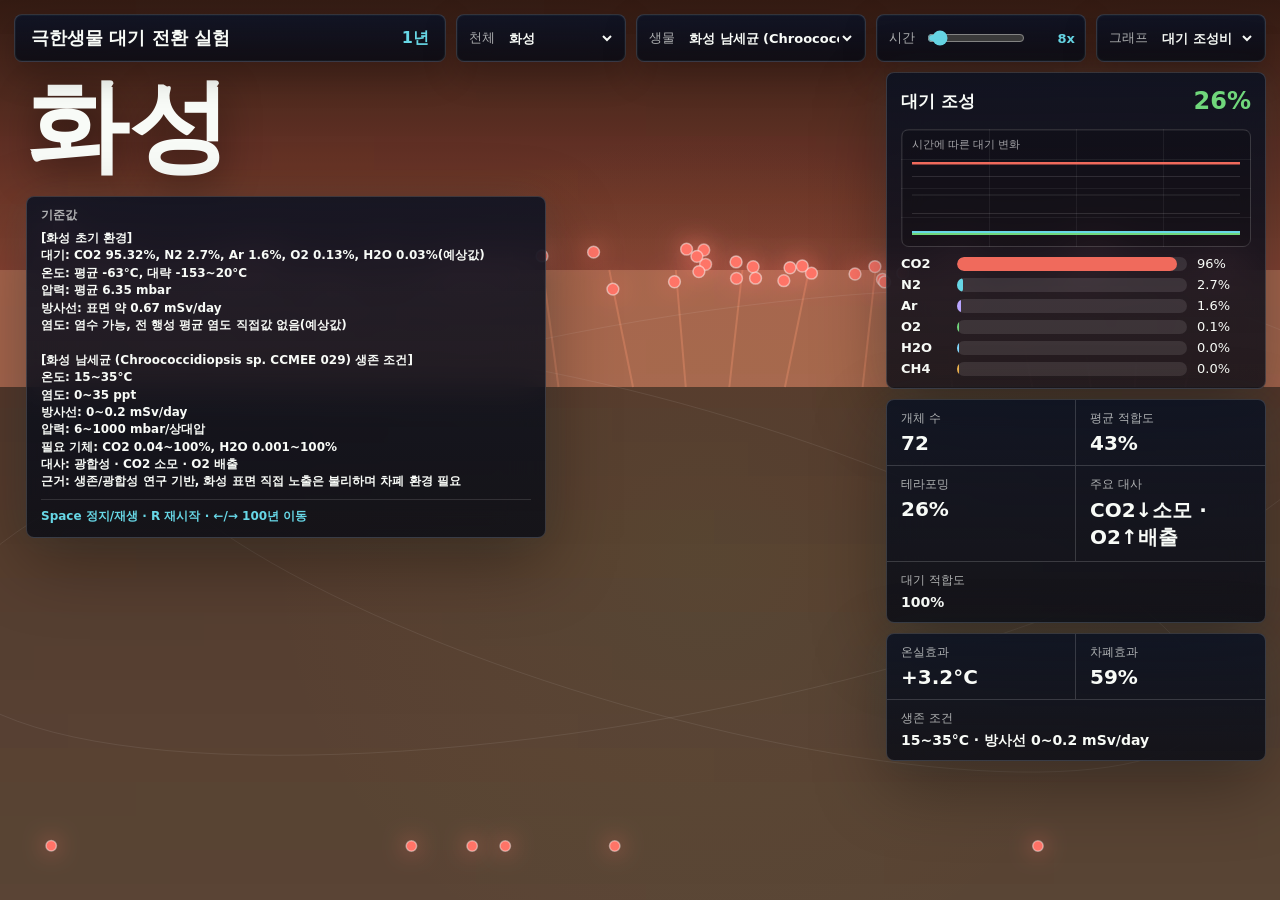
==== index.html @ e4105915 "Replace placeholder biology with sourced species model" ====
<!doctype html>
<html lang="ko">
  <head>
    <meta charset="UTF-8" />
    <meta name="viewport" content="width=device-width, initial-scale=1.0" />
    <title>극한생물 대기 전환 시뮬레이터</title>
    <link rel="stylesheet" href="styles.css?v=science-rebuild-11" />
  </head>
  <body>
    <main class="app">
      <header class="topbar">
        <div class="brand">
          <strong>극한생물 대기 전환 실험</strong>
          <span id="clock">0년</span>
        </div>
        <label class="select-control">
          천체
          <select id="worldSelect"></select>
        </label>
        <label class="select-control">
          생물
          <select id="organismSelect"></select>
        </label>
        <label class="speed-control">
          시간
          <input id="speedRange" type="range" min="0" max="120" value="8" />
          <strong id="speedLabel">8x</strong>
        </label>
        <label class="select-control">
          그래프
          <select id="graphSelect">
            <option value="gas">대기 조성비</option>
            <option value="temp">온도</option>
            <option value="rad">방사선</option>
          </select>
        </label>
      </header>

      <section class="stage" id="stage" aria-label="천체 환경 시뮬레이션">
        <canvas id="field"></canvas>
        <div class="world-name">
          <h1 id="worldName"></h1>
        </div>
        <section class="panel criteria-panel stage-criteria">
          <div class="criteria-title">기준값</div>
          <pre id="criteriaText"></pre>
          <div class="key-hint">Space 정지/재생 · R 재시작 · ←/→ 100년 이동</div>
        </section>
      </section>

      <aside class="hud">
        <section class="panel atmosphere">
          <div class="panel-title">
            <h2>대기 조성</h2>
            <strong id="habitability">0%</strong>
          </div>
          <canvas id="gasChart" aria-label="대기 조성 변화 그래프"></canvas>
          <div id="gasBars" class="gas-bars"></div>
        </section>
        <section class="panel stats">
          <div>
            <span>개체 수</span>
            <strong id="population">0</strong>
          </div>
          <div>
            <span>평균 적합도</span>
            <strong id="fitness">0%</strong>
          </div>
          <div>
            <span>테라포밍</span>
            <strong id="terraform">0%</strong>
          </div>
          <div>
            <span>주요 대사</span>
            <strong id="metabolism">-</strong>
          </div>
          <div>
            <span>대기 적합도</span>
            <strong id="gasFitness">0%</strong>
          </div>
        </section>
        <section class="panel env-readout">
          <div>
            <span>온실효과</span>
            <strong id="greenhouse">+0°C</strong>
          </div>
          <div>
            <span>차폐효과</span>
            <strong id="shielding">0%</strong>
          </div>
          <div>
            <span>생존 조건</span>
            <strong id="conditionRange">-</strong>
          </div>
        </section>
      </aside>
    </main>
    <script src="app.js?v=science-rebuild-11"></script>
  </body>
</html>
---- styles.css ----
:root {
  --bg: #020611;
  --panel: rgba(5, 10, 22, .76);
  --panel-strong: rgba(247, 250, 246, .92);
  --line: rgba(255, 255, 255, .16);
  --text: #f8fbf7;
  --muted: rgba(248, 251, 247, .68);
  --dark: #111712;
  --green: #70d77b;
  --cyan: #67d7e6;
  --amber: #f0b44d;
  --red: #f06a5c;
  font-family: "Segoe UI", "Malgun Gothic", system-ui, sans-serif;
}

* { box-sizing: border-box; }

body {
  margin: 0;
  min-height: 100vh;
  overflow: hidden;
  color: var(--text);
  background:
    radial-gradient(circle at 18% 14%, rgba(103, 215, 230, .16), transparent 24%),
    radial-gradient(circle at 80% 4%, rgba(112, 215, 123, .1), transparent 19%),
    linear-gradient(180deg, #020611 0%, #081222 48%, #020611 100%);
}

button, select {
  font: inherit;
}

.app {
  position: relative;
  min-height: 100vh;
  padding: 14px;
}

.app::before {
  content: "";
  position: fixed;
  inset: 0;
  pointer-events: none;
  background-image:
    radial-gradient(circle, rgba(255,255,255,.72) 0 1px, transparent 1.5px),
    radial-gradient(circle, rgba(103,215,230,.55) 0 1px, transparent 1.5px);
  background-size: 120px 120px, 190px 190px;
  background-position: 12px 18px, 80px 64px;
  opacity: .24;
  z-index: 1;
}

.topbar {
  position: relative;
  z-index: 5;
  display: grid;
  grid-template-columns: 1fr 170px 230px 210px 170px;
  gap: 10px;
  align-items: center;
}

.brand, .topbar label, .topbar button {
  min-height: 48px;
  border: 1px solid var(--line);
  border-radius: 8px;
  background: linear-gradient(180deg, rgba(12, 19, 38, .88), rgba(3, 8, 19, .78));
  backdrop-filter: blur(18px);
  box-shadow: inset 0 0 0 1px rgba(103, 215, 230, .05), 0 12px 34px rgba(0, 0, 0, .24);
}

.brand {
  display: flex;
  align-items: center;
  justify-content: space-between;
  padding: 0 16px;
}

.brand strong {
  font-size: 18px;
}

.brand span {
  color: var(--cyan);
  font-weight: 800;
}

.topbar label {
  display: grid;
  grid-template-columns: auto 1fr;
  gap: 10px;
  align-items: center;
  padding: 0 10px 0 12px;
  color: var(--muted);
  font-size: 13px;
}

.speed-control {
  grid-template-columns: auto 1fr 42px !important;
}

.speed-control strong {
  color: var(--cyan);
  text-align: right;
}

input[type="range"] {
  width: 100%;
  accent-color: var(--cyan);
}

select {
  min-width: 0;
  border: 0;
  outline: 0;
  color: var(--text);
  background: transparent;
  font-weight: 800;
}

select option {
  color: #111;
}

.topbar button {
  border-color: rgba(112, 215, 123, .45);
  color: var(--text);
  cursor: pointer;
}

.topbar button.paused {
  border-color: rgba(240, 180, 77, .62);
  color: var(--amber);
}

.stage {
  position: absolute;
  inset: 0;
  overflow: hidden;
  z-index: 2;
}

canvas {
  display: block;
  width: 100%;
  height: 100%;
}

.world-name {
  position: absolute;
  left: 26px;
  top: 82px;
  z-index: 3;
  max-width: 560px;
  pointer-events: none;
}

.world-name h1 {
  margin: 0;
  font-size: clamp(46px, 8vw, 112px);
  line-height: .86;
  letter-spacing: 0;
  text-shadow: 0 10px 40px rgba(0, 0, 0, .48);
}

.world-name p {
  width: fit-content;
  max-width: 460px;
  margin: 18px 0 0;
  padding: 10px 12px;
  border: 1px solid var(--line);
  border-radius: 8px;
  color: var(--text);
  background: rgba(0, 0, 0, .35);
  line-height: 1.45;
}

.stage-criteria {
  position: absolute;
  left: 26px;
  top: 196px;
  z-index: 8;
  width: min(520px, calc(100vw - 440px));
  pointer-events: none;
}

.hud {
  position: absolute;
  z-index: 6;
  right: 14px;
  top: 72px;
  width: min(380px, calc(100vw - 28px));
  display: grid;
  gap: 10px;
}

.panel {
  border: 1px solid var(--line);
  border-radius: 8px;
  background: linear-gradient(180deg, rgba(9, 17, 34, .86), rgba(3, 8, 19, .78));
  backdrop-filter: blur(18px);
  box-shadow: 0 24px 70px rgba(0, 0, 0, .34), 0 0 38px rgba(103, 215, 230, .06);
}

.panel-title {
  display: flex;
  align-items: center;
  justify-content: space-between;
  padding: 14px 14px 4px;
}

.panel-title h2 {
  margin: 0;
  font-size: 17px;
}

.panel-title strong {
  color: var(--green);
  font-size: 24px;
}

.gas-bars {
  display: grid;
  gap: 6px;
  padding: 9px 14px 12px;
}

#gasChart {
  width: calc(100% - 28px);
  height: 118px;
  margin: 10px 14px 0;
  border: 1px solid rgba(255, 255, 255, .12);
  border-radius: 8px;
  background:
    linear-gradient(rgba(255,255,255,.06) 1px, transparent 1px),
    linear-gradient(90deg, rgba(255,255,255,.06) 1px, transparent 1px),
    rgba(0, 0, 0, .18);
  background-size: 100% 25%, 25% 100%, auto;
}

.gas-row {
  display: grid;
  grid-template-columns: 46px 1fr 54px;
  gap: 10px;
  align-items: center;
  font-size: 13px;
}

.gas-track {
  height: 14px;
  border-radius: 99px;
  background: rgba(255, 255, 255, .1);
  overflow: hidden;
}

.gas-fill {
  height: 100%;
  width: 0;
  border-radius: inherit;
  transition: width .35s linear;
}

.stats, .env-readout {
  display: grid;
  grid-template-columns: 1fr 1fr;
}

.stats div, .env-readout div {
  min-height: 56px;
  padding: 10px 14px;
  border-top: 1px solid var(--line);
}

.stats div:nth-child(-n+2), .env-readout div:first-child, .env-readout div:nth-child(2) {
  border-top: 0;
}

.stats div:nth-child(odd), .env-readout div:nth-child(odd) {
  border-right: 1px solid var(--line);
}

.stats div:nth-child(5) {
  grid-column: 1 / -1;
  border-right: 0;
}

.env-readout div:last-child {
  grid-column: 1 / -1;
  border-right: 0;
}

.stats span, .env-readout span {
  display: block;
  color: var(--muted);
  font-size: 12px;
}

.stats strong, .env-readout strong {
  display: block;
  margin-top: 4px;
  font-size: 20px;
}

.stats div:last-child strong, .env-readout div:last-child strong {
  font-size: 14px;
  line-height: 1.35;
}

.criteria-panel {
  padding: 10px 14px 12px;
}

.criteria-title {
  color: var(--muted);
  font-size: 12px;
  font-weight: 800;
  margin-bottom: 6px;
}

#criteriaText {
  margin: 0;
  white-space: pre-wrap;
  color: var(--text);
  font: 700 12px/1.45 "Segoe UI", "Malgun Gothic", system-ui, sans-serif;
}

.key-hint {
  margin-top: 8px;
  padding-top: 8px;
  border-top: 1px solid rgba(255, 255, 255, .12);
  color: var(--cyan);
  font-size: 12px;
  font-weight: 800;
}

@media (max-width: 900px) {
  body {
    overflow: auto;
  }

  .app {
    min-height: 980px;
  }

  .topbar {
    grid-template-columns: 1fr 1fr;
  }

  .brand {
    grid-column: 1 / -1;
  }

  .speed-control {
    grid-column: 1 / -1;
  }

  .hud {
    left: 14px;
    right: 14px;
    top: auto;
    bottom: 18px;
    width: auto;
  }

  .world-name {
    top: 248px;
  }

  .world-name h1 {
    font-size: 38px;
    line-height: .9;
  }

  .world-name p {
    max-width: calc(100vw - 52px);
  }

  .stage-criteria {
    left: 14px;
    top: 322px;
    width: calc(100vw - 28px);
  }

}
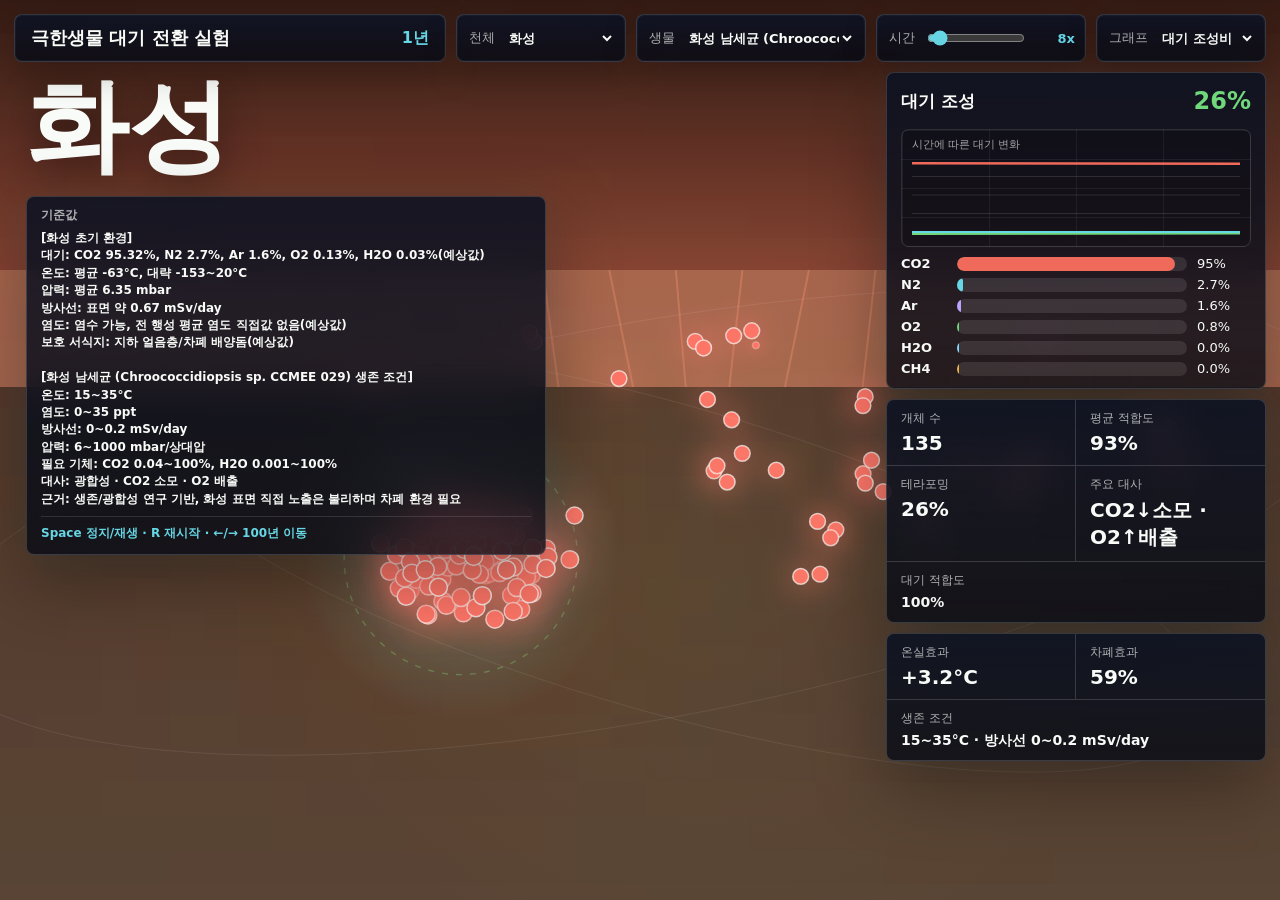
==== commit 3956d46b: "Add protected habitat migration model" ====
--- a/index.html
+++ b/index.html
@@ -4,7 +4,7 @@
     <meta charset="UTF-8" />
     <meta name="viewport" content="width=device-width, initial-scale=1.0" />
     <title>극한생물 대기 전환 시뮬레이터</title>
-    <link rel="stylesheet" href="styles.css?v=science-rebuild-11" />
+    <link rel="stylesheet" href="styles.css?v=refuge-migration-12" />
   </head>
   <body>
     <main class="app">
@@ -95,6 +95,6 @@
         </section>
       </aside>
     </main>
-    <script src="app.js?v=science-rebuild-11"></script>
+    <script src="app.js?v=refuge-migration-12"></script>
   </body>
 </html>
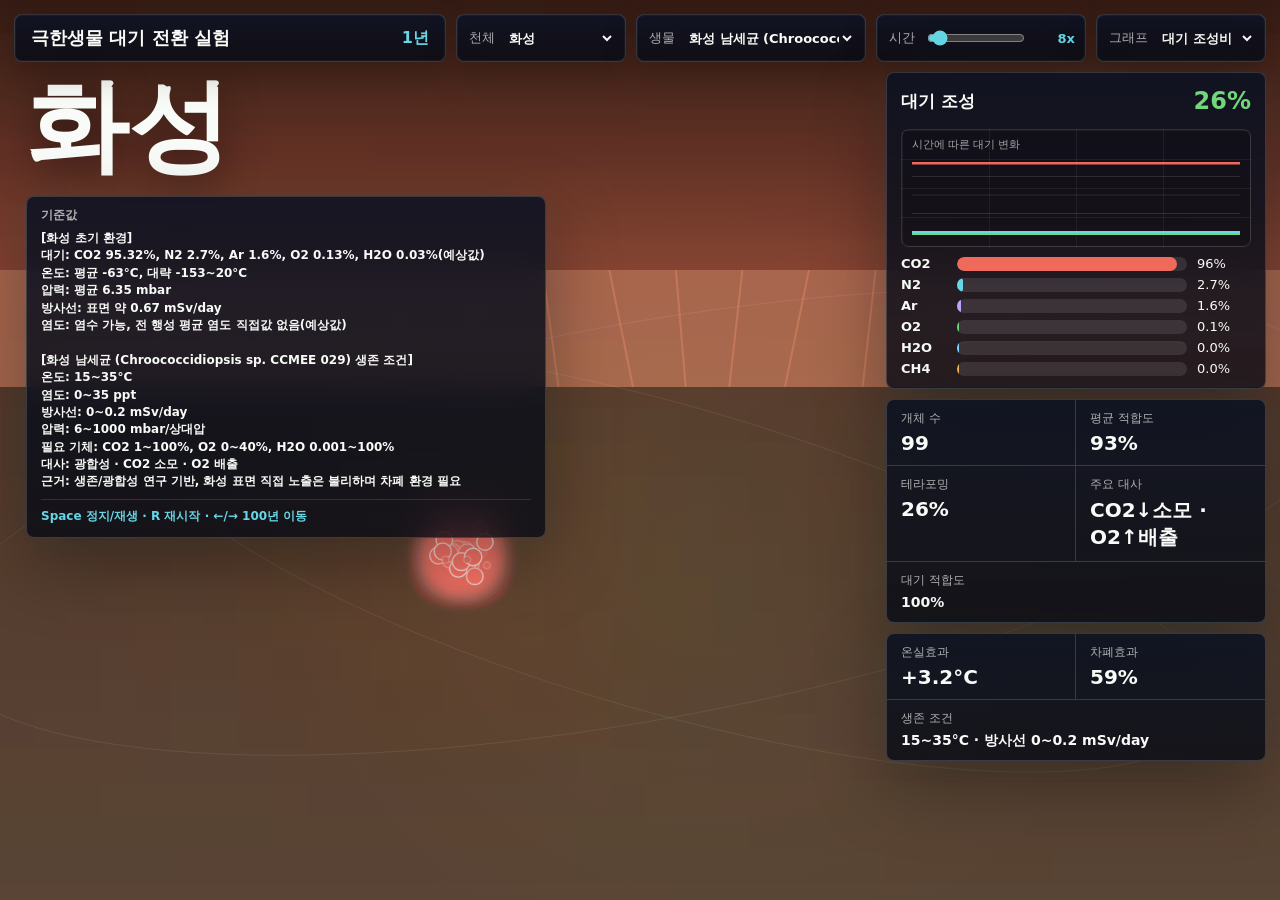
==== commit 86d567f7: "Hide refuge overlay and slow atmosphere model" ====
--- a/index.html
+++ b/index.html
@@ -4,7 +4,7 @@
     <meta charset="UTF-8" />
     <meta name="viewport" content="width=device-width, initial-scale=1.0" />
     <title>극한생물 대기 전환 시뮬레이터</title>
-    <link rel="stylesheet" href="styles.css?v=refuge-migration-12" />
+    <link rel="stylesheet" href="styles.css?v=hidden-refuge-15" />
   </head>
   <body>
     <main class="app">
@@ -95,6 +95,6 @@
         </section>
       </aside>
     </main>
-    <script src="app.js?v=refuge-migration-12"></script>
+    <script src="app.js?v=hidden-refuge-15"></script>
   </body>
 </html>
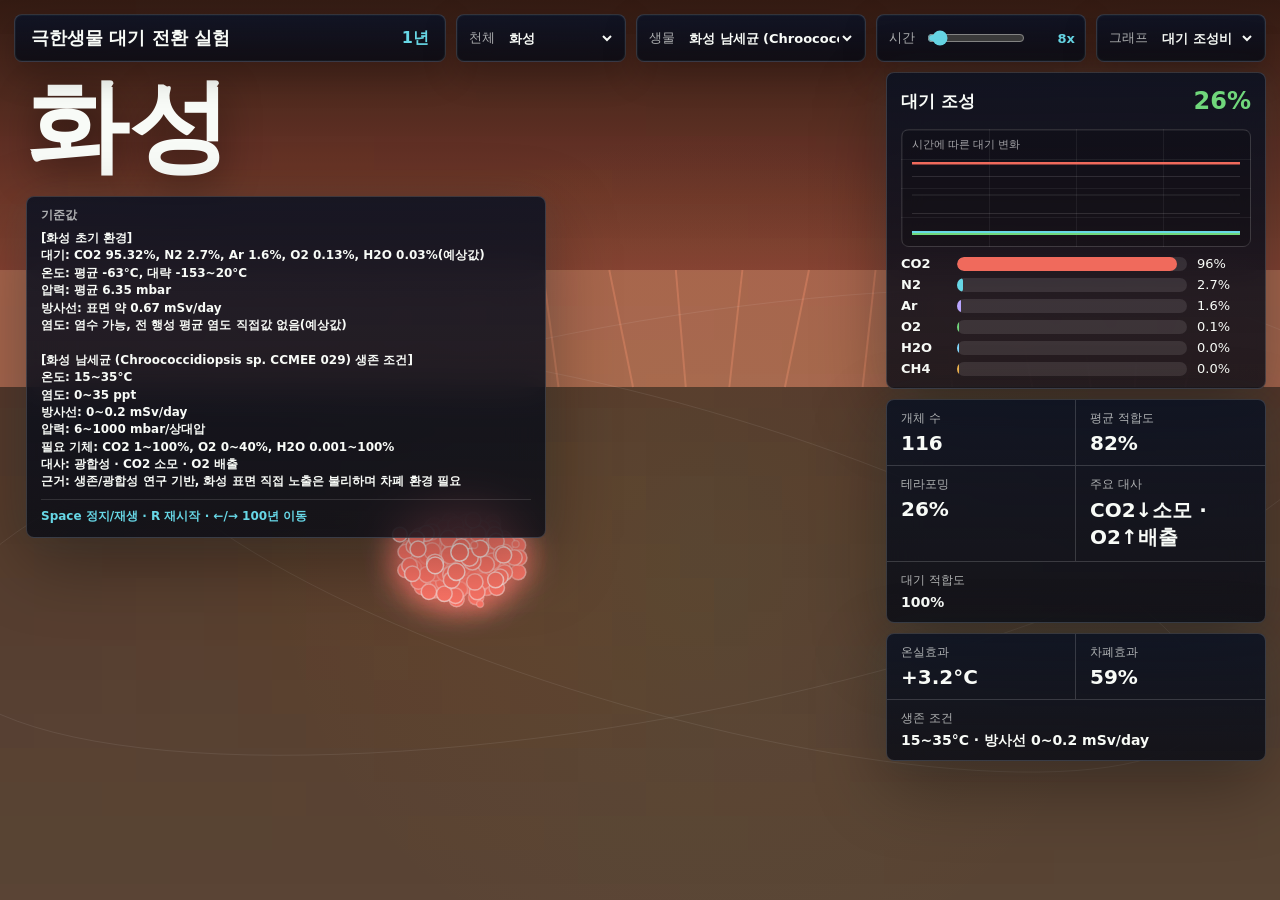
==== commit 43d8cfa6: "Slightly spread organism movement" ====
--- a/index.html
+++ b/index.html
@@ -4,7 +4,7 @@
     <meta charset="UTF-8" />
     <meta name="viewport" content="width=device-width, initial-scale=1.0" />
     <title>극한생물 대기 전환 시뮬레이터</title>
-    <link rel="stylesheet" href="styles.css?v=hidden-refuge-15" />
+    <link rel="stylesheet" href="styles.css?v=spread-agents-16" />
   </head>
   <body>
     <main class="app">
@@ -95,6 +95,6 @@
         </section>
       </aside>
     </main>
-    <script src="app.js?v=hidden-refuge-15"></script>
+    <script src="app.js?v=spread-agents-16"></script>
   </body>
 </html>
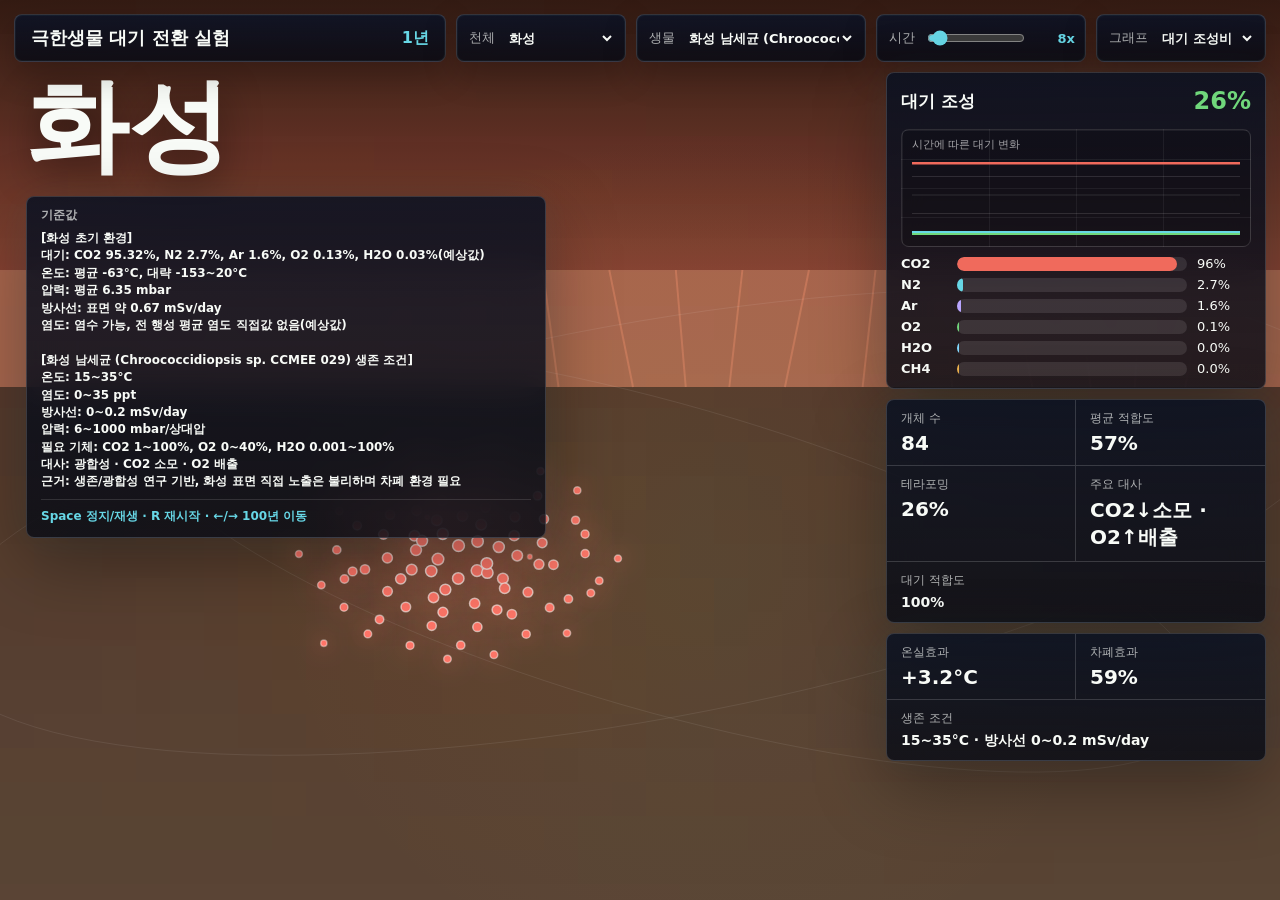
==== commit b2c43334: "Spread organism display more widely" ====
--- a/index.html
+++ b/index.html
@@ -4,7 +4,7 @@
     <meta charset="UTF-8" />
     <meta name="viewport" content="width=device-width, initial-scale=1.0" />
     <title>극한생물 대기 전환 시뮬레이터</title>
-    <link rel="stylesheet" href="styles.css?v=spread-agents-16" />
+    <link rel="stylesheet" href="styles.css?v=wide-agents-17" />
   </head>
   <body>
     <main class="app">
@@ -95,6 +95,6 @@
         </section>
       </aside>
     </main>
-    <script src="app.js?v=spread-agents-16"></script>
+    <script src="app.js?v=wide-agents-17"></script>
   </body>
 </html>
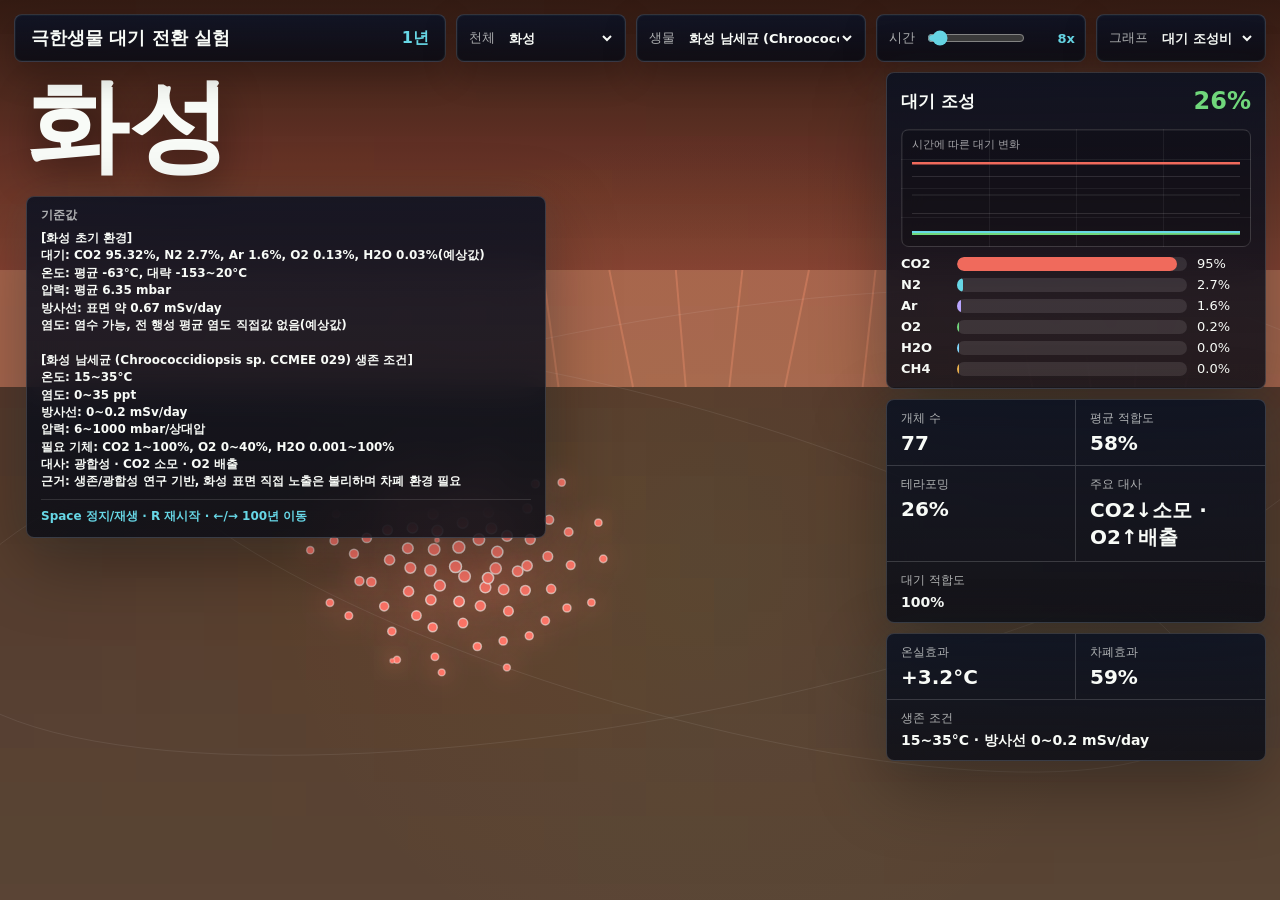
==== commit b38d19c9: "Restore fast terraforming atmosphere change" ====
--- a/index.html
+++ b/index.html
@@ -4,7 +4,7 @@
     <meta charset="UTF-8" />
     <meta name="viewport" content="width=device-width, initial-scale=1.0" />
     <title>극한생물 대기 전환 시뮬레이터</title>
-    <link rel="stylesheet" href="styles.css?v=wide-agents-17" />
+    <link rel="stylesheet" href="styles.css?v=fast-terraform-18" />
   </head>
   <body>
     <main class="app">
@@ -95,6 +95,6 @@
         </section>
       </aside>
     </main>
-    <script src="app.js?v=wide-agents-17"></script>
+    <script src="app.js?v=fast-terraform-18"></script>
   </body>
 </html>
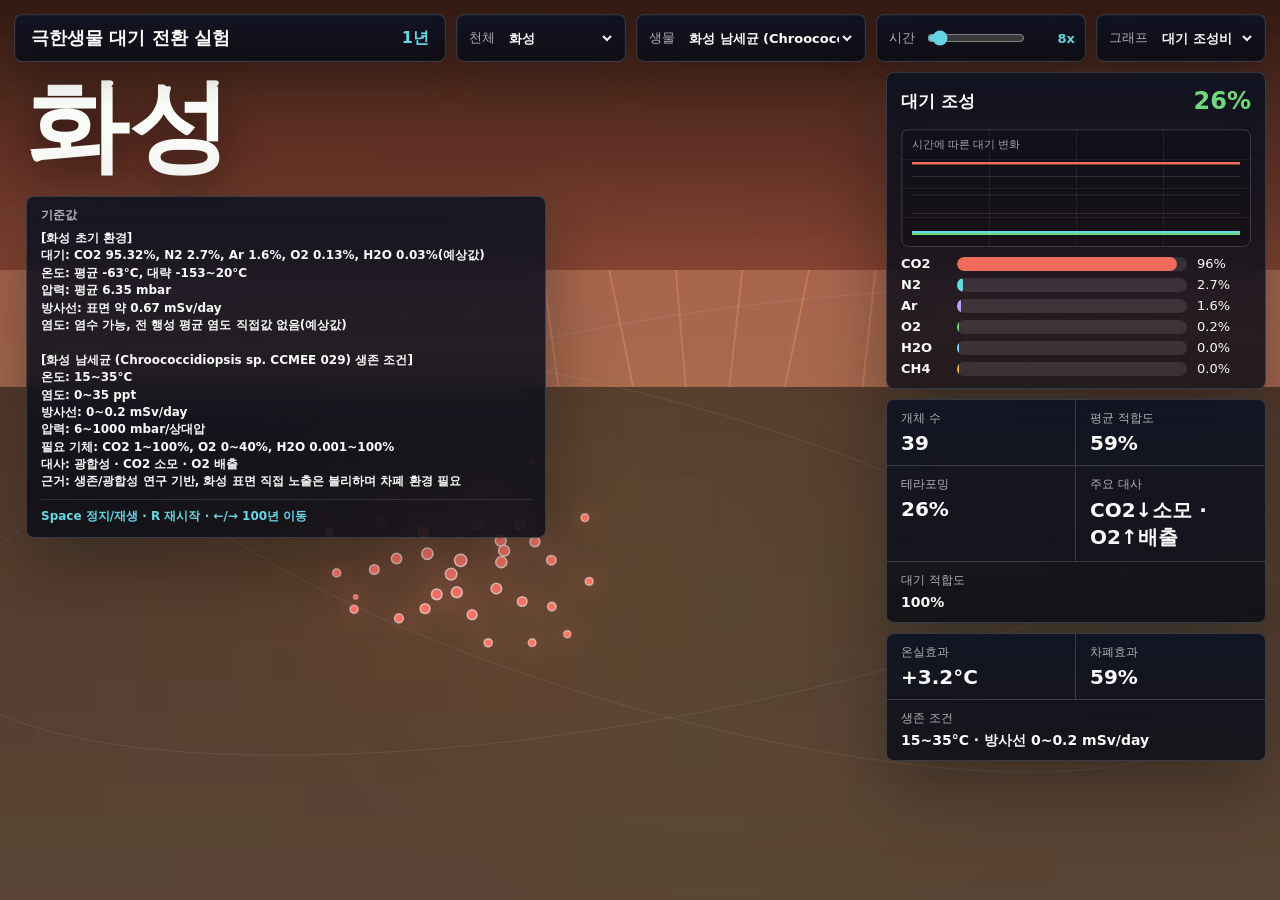
==== commit 2cf2a5b1: "Add gradual habitat gathering behavior" ====
--- a/index.html
+++ b/index.html
@@ -4,7 +4,7 @@
     <meta charset="UTF-8" />
     <meta name="viewport" content="width=device-width, initial-scale=1.0" />
     <title>극한생물 대기 전환 시뮬레이터</title>
-    <link rel="stylesheet" href="styles.css?v=fast-terraform-18" />
+    <link rel="stylesheet" href="styles.css?v=gradual-gather-19" />
   </head>
   <body>
     <main class="app">
@@ -95,6 +95,6 @@
         </section>
       </aside>
     </main>
-    <script src="app.js?v=fast-terraform-18"></script>
+    <script src="app.js?v=gradual-gather-19"></script>
   </body>
 </html>
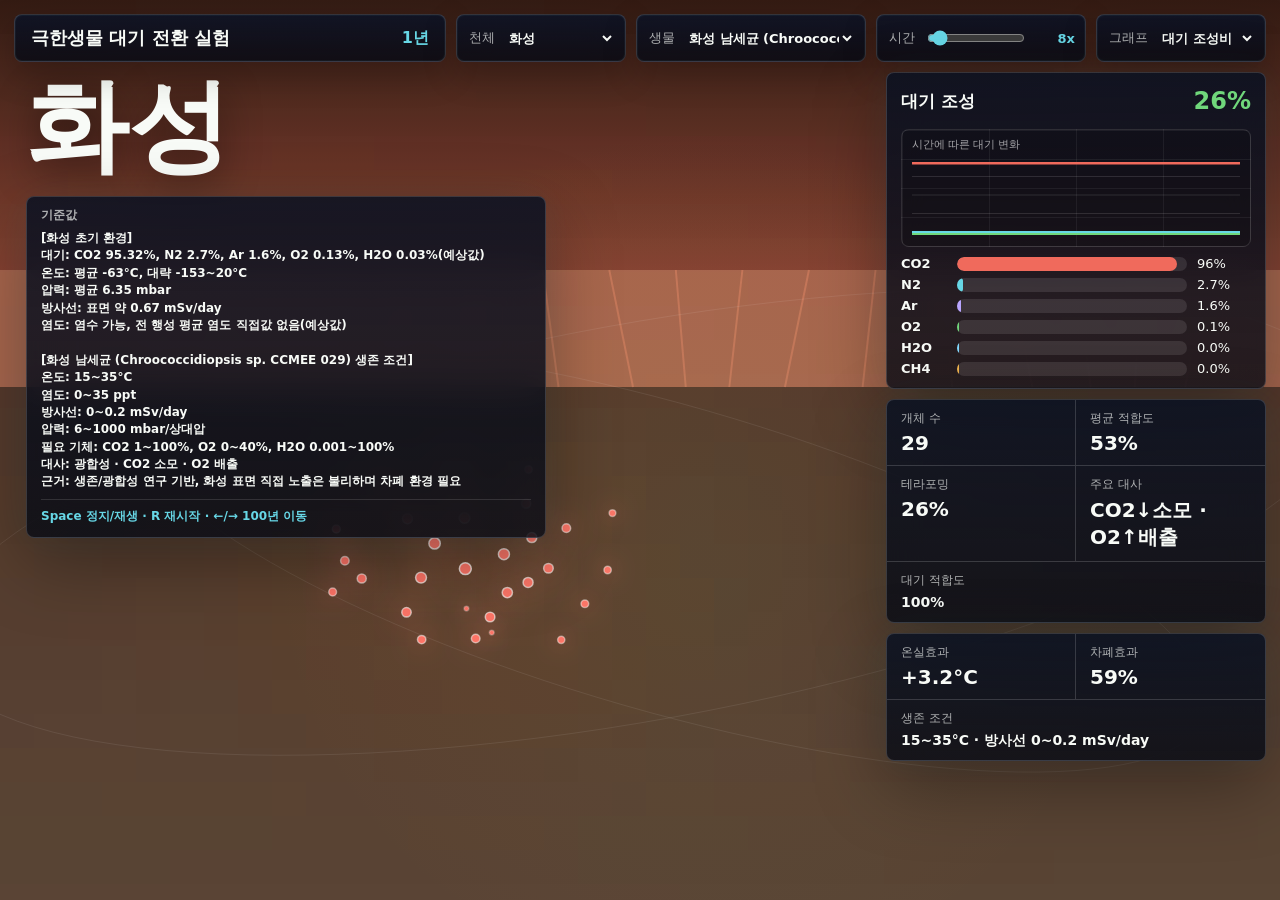
==== commit 74dcc558: "Make organism gathering more visible" ====
--- a/index.html
+++ b/index.html
@@ -4,7 +4,7 @@
     <meta charset="UTF-8" />
     <meta name="viewport" content="width=device-width, initial-scale=1.0" />
     <title>극한생물 대기 전환 시뮬레이터</title>
-    <link rel="stylesheet" href="styles.css?v=gradual-gather-19" />
+    <link rel="stylesheet" href="styles.css?v=clear-gather-20" />
   </head>
   <body>
     <main class="app">
@@ -95,6 +95,6 @@
         </section>
       </aside>
     </main>
-    <script src="app.js?v=gradual-gather-19"></script>
+    <script src="app.js?v=clear-gather-20"></script>
   </body>
 </html>
